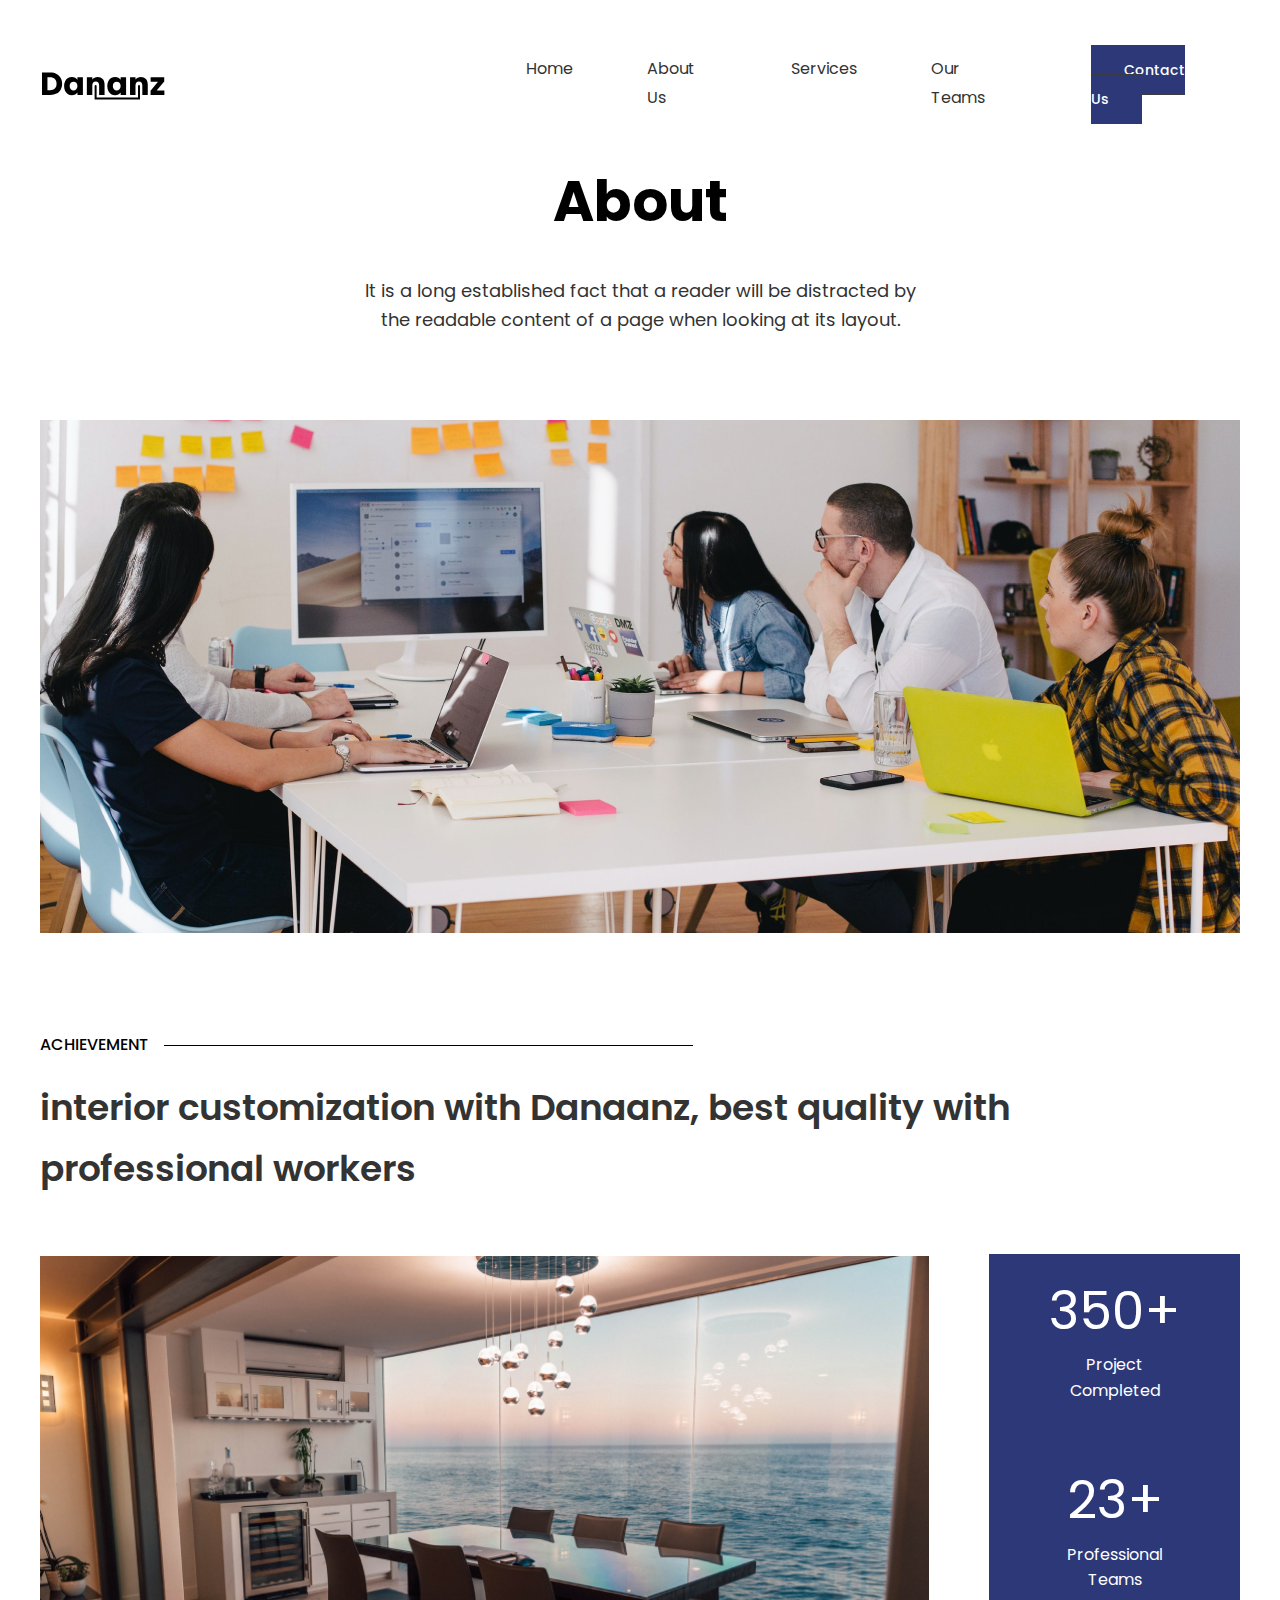
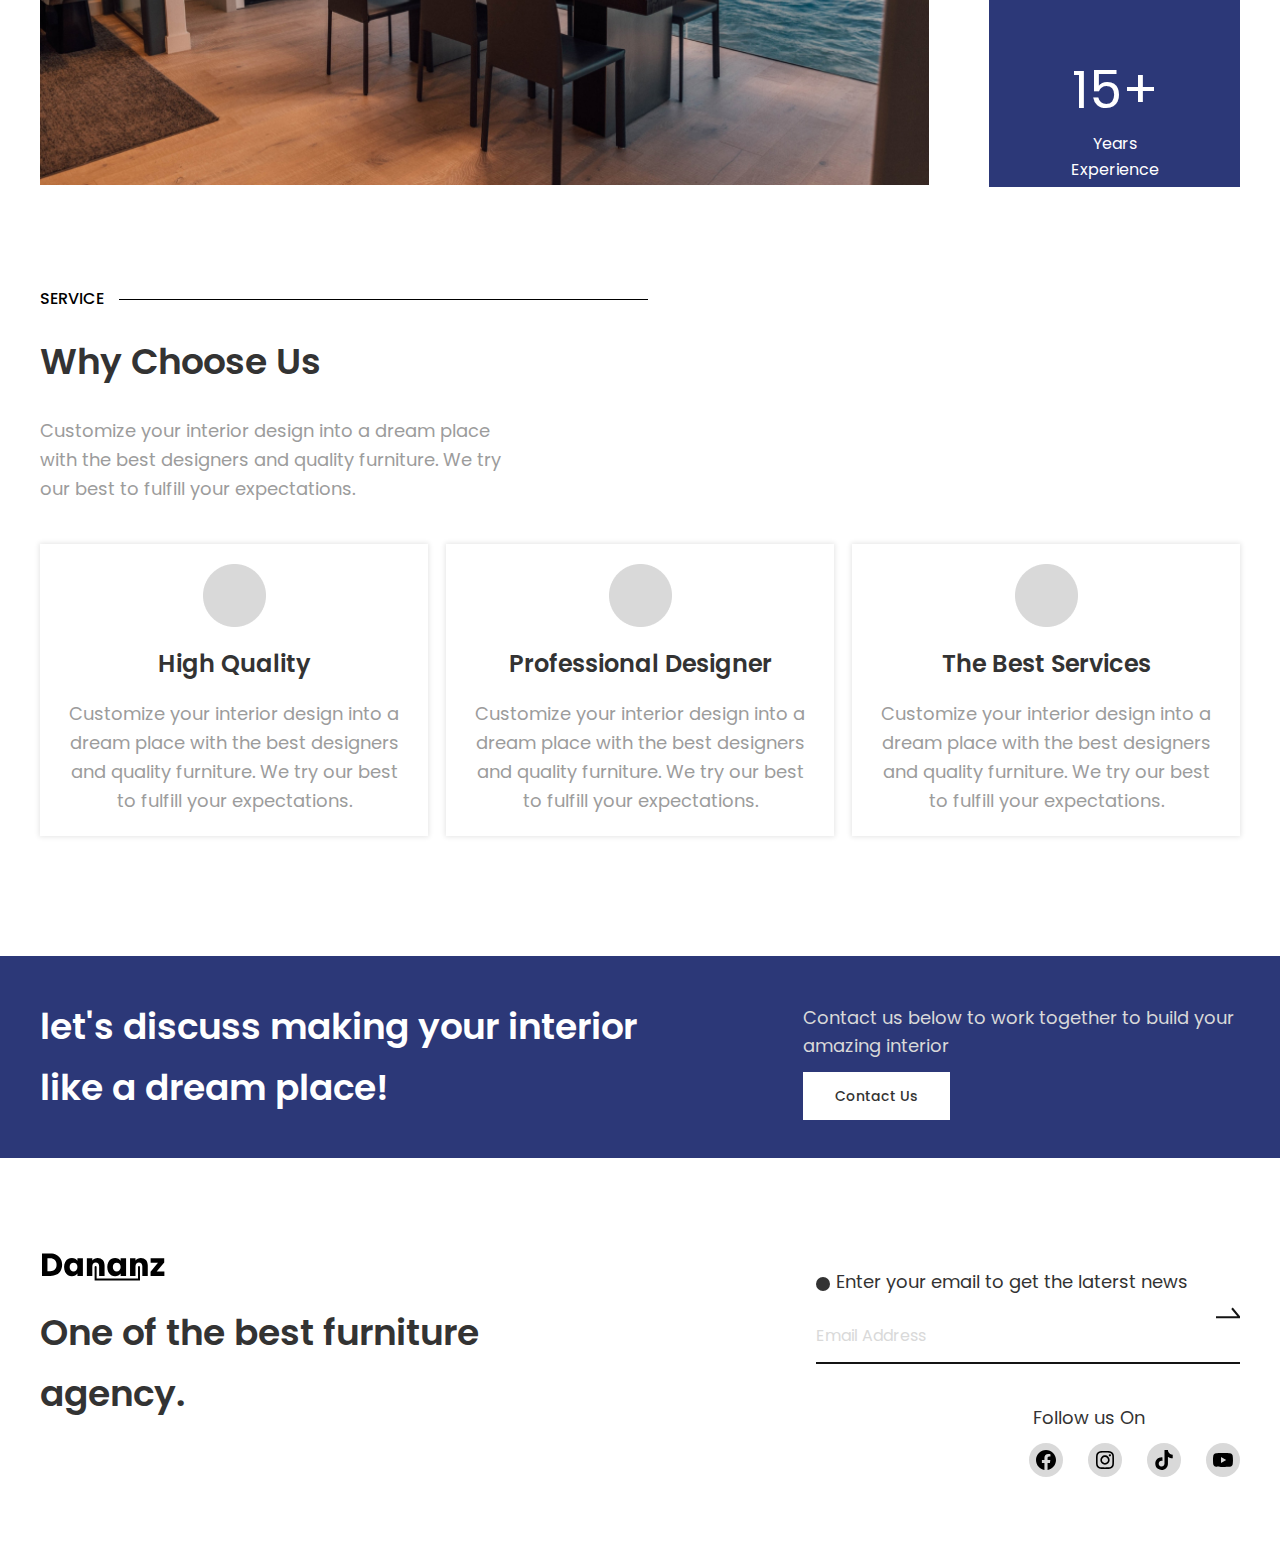
==== About Us.html @ a33a720f "Add files via upload" ====
<!DOCTYPE html>
<html lang="en">
<head>
  <meta charset="UTF-8">
  <meta http-equiv="X-UA-Compatible" content="IE=edge">
  <meta name="viewport" content="width=device-width, initial-scale=1.0">
  <title>Design</title>
  <link rel="preconnect" href="https://fonts.googleapis.com">
<link rel="preconnect" href="https://fonts.gstatic.com" crossorigin>
<link href="https://fonts.googleapis.com/css2?family=Poppins:wght@400;500;600;700&display=swap" rel="stylesheet">
<link rel="stylesheet" href="./css/reset.css">
<link rel="stylesheet" href="./css/style.css">

</head>
<body>
  <div class="wrapper">
    <header class="header">
      <div class="container">
        <div class="header_nav">
          <div class="header__logo">
            <a href="#" class="header__logo-images">
              <img src="./images/logo.svg" alt="logo" class="header__logo-img">
            </a>
          </div>
          <ul class="header__list">
            <li class="header__list-item">
              <a href="index.html" class="header__list-link">Home</a>
            </li>
            <li class="header__list-item">
              <a href="About Us.html" class="header__list-link">About Us</a>
            </li>
            <li class="header__list-item">
              <a href="Services.html" class="header__list-link">Services</a>
            </li>
            <li class="header__list-item">
              <a href="Our Teams.html" class="header__list-link">Our Teams</a>
            </li>
          </ul>
          <div class="header__btn">
            <a href="Contact Us.html" class="header__btn-link">Contact Us</a>
          </div>
        </div>
      </div>
  
    </header>
    <main class="main">
      <section class="about-about">
        <div class="container">
          <h1 class="about-about-title">About</h1>
          <div class="about-about-text">It is a long established fact that a reader will be distracted by the readable content of a page when looking at its layout.</div>
          <div class="about-about-image">
            <img src="./images/about-bg.jpg" alt="work" class="about-about-images">
          </div>
        </div>
      </section>
      <section class="achievement">
        <div class="container">
          <h3 class="achievement__subtitle">ACHIEVEMENT</h3>
          <h2 class="achievement__title">interior customization with Danaanz, best quality with professional workers</h2>
          <div class="achievement__wrapper">
            <img src="./images/achievement.jpg" alt="interior" class="achievement-img">
            <div class="achievement__block">
              <div class="achievement__block-number">350+</div>
              <div class="achievement__block-text">Project Completed</div>
              <div class="achievement__block-number">23+</div>
              <div class="achievement__block-text">Professional Teams</div>
              <div class="achievement__block-number">15+</div>
              <div class="achievement__block-text">Years Experience</div>
            </div>
          </div>
        </div>
      </section>
      <section class="choose">
        <div class="container">
          <h3 class="choose__subtitle">SERVICE</h3>
          <h2 class="choose__title">Why Choose Us</h2>
          <p class="choose__text">Customize your interior design into a dream place with the best designers and quality furniture. We try our best to fulfill your expectations.</p>
          <div class="choose__wrapper">
            <div class="choose__wrapper-item">
              <img src="./images/Ellipse 333.png" alt="avatar" class="choose__wrapper-img">
              <div class="choose__wrapper-title">High Quality</div>
              <p class="choose__wrapper-text">Customize your interior design into a dream place with the best designers and quality furniture. We try our best to fulfill your expectations.</p>
            </div>
            <div class="choose__wrapper-item">
              <img src="./images/Ellipse 333.png" alt="avatar" class="choose__wrapper-img">
              <div class="choose__wrapper-title">Professional Designer</div>
              <p class="choose__wrapper-text">Customize your interior design into a dream place with the best designers and quality furniture. We try our best to fulfill your expectations.</p>
            </div>
            <div class="choose__wrapper-item">
              <img src="./images/Ellipse 333.png" alt="avatar" class="choose__wrapper-img">
              <div class="choose__wrapper-title">The Best Services</div>
              <p class="choose__wrapper-text">Customize your interior design into a dream place with the best designers and quality furniture. We try our best to fulfill your expectations.</p>
            </div>
          </div>
        </div>
      </section>
    </main>
    <footer class="footer">
      <div class="footer__top">
        <div class="container">
          <div class="footer__top-wrapper">
            <div class="footer__top-title">let's discuss making your interior like a dream place!</div>
            <div class="footer__top-block">
              <p class="footer__top-block-text">Contact us below to work together to build your amazing interior</p>
              <div class="footer__top-block-btn">
                <a href="Contact Us.html" class="footer__top-block-link">Contact Us</a>
              </div>
            </div>
          </div>
        </div>
      </div>
      <div class="footer__bottom">
        <div class="container">
          <div class="footer__bottom-wrapper">
            <div class="footer__bottom-block">
              <a href="#" class="footer__bottom-block-link">
              <img src="./images/logo.svg" alt="logo" class="footer__bottom-block-img">
              </a>
              <div class="footer__bottom-block-title">One of the best furniture agency.</div>
            </div>
            <div class="footer__bottom-inner">
              <form action="" class="footer__bottom-form">
                <label for="" class="footer__bottom-form-label">Enter  your email to get the laterst news
                <input type="email" class="footer__bottom-form-email" placeholder="Email Address" required>
                </label>
                <button type="submit" class="footer__bottom-btn"></button>
              </form>
              <div class="footer__bottom-row"></div>
              <div class="footer__bottom-title">Follow us On</div>
              <ul class="footer__bottom-list">
                <li class="footer__bottom-item">
                  <a href="https://www.facebook.com" class="footer__bottom-link">
                    <img src="./images/fb.svg" alt="facebook" class="footer__bottom-img">
                  </a>
                </li>
                <li class="footer__bottom-item">
                  <a href="https://www.instagram.com" class="footer__bottom-link">
                    <img src="./images/inst.svg" alt="instagram" class="footer__bottom-img">
                  </a>
                </li>
                <li class="footer__bottom-item">
                  <a href="https://www.tiktok.com" class="footer__bottom-link">
                    <img src="./images/tiktok.svg" alt="tiktok" class="footer__bottom-img">
                  </a>
                </li>
                <li class="footer__bottom-item">
                  <a href="https://www.youtube.com" class="footer__bottom-link">
                    <img src="./images/youtube.svg" alt="youtube" class="footer__bottom-img">
                  </a>
                </li>
              </ul>
            </div>
          </div>
        </div>
      </div>
    </footer>
  </div>
</body>
</html>
---- css/style.css ----
html,
body {
  height: 100%;
  font-family: "Poppins", sans-serif;
  font-weight: 400;
  font-size: 18px;
  line-height: 160%;
  color: #333333;
  scroll-behavior: smooth;
}

.wrapper {
  min-height: 100%;
  display: -webkit-box;
  display: -ms-flexbox;
  display: flex;
  -webkit-box-orient: vertical;
  -webkit-box-direction: normal;
      -ms-flex-direction: column;
          flex-direction: column;
}

.main {
  -webkit-box-flex: 1;
      -ms-flex: 1 1 auto;
          flex: 1 1 auto;
  min-height: 300px;
}

.container {
  max-width: 1230px;
  margin: 0 auto;
  padding: 0 15px;
}

.header {
  padding-top: 55px;
  padding-bottom: 50px;
}
.header_nav {
  display: -webkit-box;
  display: -ms-flexbox;
  display: flex;
  -webkit-box-pack: justify;
      -ms-flex-pack: justify;
          justify-content: space-between;
  -webkit-box-align: center;
      -ms-flex-align: center;
          align-items: center;
}
.header__logo {
  margin-right: 360px;
}
.header__logo-img img {
  width: 100%;
}
.header ul {
  display: -webkit-box;
  display: -ms-flexbox;
  display: flex;
}
.header li {
  margin-right: 74px;
  font-size: 16px;
}
.header__list-link {
  -webkit-transition: all 0.3s;
  -o-transition: all 0.3s;
  transition: all 0.3s;
}
.header__list-link:hover {
  border-bottom: 1px solid #000;
}
.header__btn-link {
  font-weight: 500;
  font-size: 14px;
  line-height: 150%;
  background: #2C3878;
  border: 1px solid #3C3C3C;
  padding: 14px 32px;
  color: #fff;
  -webkit-transition: all 0.3s;
  -o-transition: all 0.3s;
  transition: all 0.3s;
}
.header__btn-link:hover {
  border-radius: 8px;
  padding: 10px 26px;
}

.footer__top {
  background: #2C3878;
}
.footer__top-wrapper {
  display: -webkit-box;
  display: -ms-flexbox;
  display: flex;
  -webkit-box-pack: justify;
      -ms-flex-pack: justify;
          justify-content: space-between;
  -webkit-box-align: center;
      -ms-flex-align: center;
          align-items: center;
  padding: 40px 0;
}
.footer__top-title {
  color: #fff;
  font-weight: 600;
  font-size: 36px;
  line-height: 170%;
  max-width: 613px;
  margin-right: 150px;
}
.footer__top-block-text {
  color: #D9D9D9;
  margin-bottom: 20px;
}
.footer__top-block-link {
  color: #333333;
  font-weight: 500;
  font-size: 14px;
  line-height: 150%;
  padding: 14px 32px;
  background-color: #fff;
  -webkit-transition: all 0.5s;
  -o-transition: all 0.5s;
  transition: all 0.5s;
}
.footer__top-block-link:hover {
  padding: 20px 42px;
  border-radius: 8px;
}

.footer__bottom {
  padding: 80px 0;
}
.footer__bottom-wrapper {
  display: -webkit-box;
  display: -ms-flexbox;
  display: flex;
  -webkit-box-pack: justify;
      -ms-flex-pack: justify;
          justify-content: space-between;
}
.footer__bottom-block-img {
  margin-bottom: 10px;
}
.footer__bottom-block-title {
  color: #333333;
  font-weight: 600;
  font-size: 36px;
  line-height: 170%;
  max-width: 481px;
}
.footer__bottom-form-label {
  position: relative;
  padding-left: 20px;
  color: #333333;
}
.footer__bottom-form-label::before {
  position: absolute;
  top: 10%;
  bottom: 0;
  left: 0px;
  content: "";
  width: 14px;
  height: 14px;
  background: #333333;
  border-radius: 50%;
  margin-right: 20px;
}
.footer__bottom-form {
  margin-top: 30px;
  display: -webkit-box;
  display: -ms-flexbox;
  display: flex;
  -webkit-box-align: center;
      -ms-flex-align: center;
          align-items: center;
}
.footer__bottom-form-email {
  margin-left: -20px;
  margin-top: 30px;
  display: block;
  padding-bottom: 15px;
  max-width: 440px;
  width: 100%;
}
.footer__bottom-form-email::-webkit-input-placeholder {
  color: #D9D9D9;
  font-weight: 400;
  font-size: 16px;
  line-height: 160%;
}
.footer__bottom-form-email::-moz-placeholder {
  color: #D9D9D9;
  font-weight: 400;
  font-size: 16px;
  line-height: 160%;
}
.footer__bottom-form-email:-ms-input-placeholder {
  color: #D9D9D9;
  font-weight: 400;
  font-size: 16px;
  line-height: 160%;
}
.footer__bottom-form-email::-ms-input-placeholder {
  color: #D9D9D9;
  font-weight: 400;
  font-size: 16px;
  line-height: 160%;
}
.footer__bottom-form-email::placeholder {
  color: #D9D9D9;
  font-weight: 400;
  font-size: 16px;
  line-height: 160%;
}
.footer__bottom-btn {
  margin-left: 28px;
  background: url(../images/arrow-right.svg) no-repeat;
  width: 24px;
  height: 15px;
}
.footer__bottom-row {
  border: 1px solid #141414;
  margin-bottom: 40px;
}
.footer__bottom-title {
  margin-bottom: 10px;
  text-align: end;
  margin-right: 95px;
}
.footer__bottom ul {
  display: -webkit-box;
  display: -ms-flexbox;
  display: flex;
  -webkit-box-pack: end;
      -ms-flex-pack: end;
          justify-content: flex-end;
  -webkit-box-align: center;
      -ms-flex-align: center;
          align-items: center;
}
.footer__bottom li {
  margin-right: 25px;
}
.footer__bottom li:last-child {
  margin-right: 0;
}
.footer__bottom li img {
  background: #D9D9D9;
  border: 5px solid #D9D9D9;
  border-radius: 50%;
  -webkit-transition: all 0.2s;
  -o-transition: all 0.2s;
  transition: all 0.2s;
}
.footer__bottom li img:hover {
  border: 10px solid #D9D9D9;
}

.design {
  margin-bottom: 160px;
}
.design__wrapper {
  display: -webkit-box;
  display: -ms-flexbox;
  display: flex;
  -webkit-box-pack: justify;
      -ms-flex-pack: justify;
          justify-content: space-between;
  position: relative;
}
.design__title {
  position: relative;
  font-weight: 700;
  font-size: 72px;
  line-height: 140%;
  max-width: 681px;
  margin-bottom: 45px;
  margin-right: 10px;
}
.design__title::after {
  position: absolute;
  top: 50px;
  left: 500px;
  content: "";
  height: 2px;
  width: 100%;
  max-width: 683px;
  background-color: #000;
  margin-left: 10px;
}
.design__block {
  position: absolute;
  top: 150px;
  right: 140px;
  padding: 40px 60px;
  background: #2C3878;
  display: -webkit-box;
  display: -ms-flexbox;
  display: flex;
  -webkit-box-orient: vertical;
  -webkit-box-direction: normal;
      -ms-flex-direction: column;
          flex-direction: column;
  -webkit-box-align: center;
      -ms-flex-align: center;
          align-items: center;
  z-index: 2;
  padding-bottom: -116px;
  max-height: 525px;
}
.design__block-number {
  font-size: 52px;
  color: #fff;
  line-height: 160%;
}
.design__block-text {
  font-size: 16px;
  line-height: 160%;
  color: #fff;
  margin-bottom: 60px;
}
.design__block-text:last-child {
  margin-bottom: 0;
}
.design__img img {
  max-height: 513px;
  width: 100%;
}
.design__text {
  position: absolute;
  bottom: 120px;
  right: -70px;
  font-weight: 500;
  font-size: 18px;
  line-height: 150%;
  -webkit-transform: rotate(-90deg);
      -ms-transform: rotate(-90deg);
          transform: rotate(-90deg);
}

.about {
  margin-bottom: 160px;
}
.about__subtitle {
  position: relative;
  color: #000000;
  font-weight: 500;
  font-size: 16px;
  line-height: 150%;
  margin-bottom: 20px;
  margin-right: 15px;
}
.about__subtitle::after {
  position: absolute;
  top: 50%;
  content: "";
  max-width: 529px;
  width: 100%;
  height: 1px;
  background-color: #000;
  margin-left: 15px;
}
.about__title {
  font-weight: 600;
  font-size: 36px;
  line-height: 170%;
  margin-bottom: 60px;
}
.about__wrapper {
  display: -webkit-box;
  display: -ms-flexbox;
  display: flex;
}
.about__img {
  max-width: 883px;
  width: 100%;
  height: 100%;
}
.about__info {
  margin-left: 90px;
}
.about__info-block {
  margin-top: 27px;
  background-color: #fff;
  z-index: 6;
  margin-left: -165px;
  display: -webkit-box;
  display: -ms-flexbox;
  display: flex;
  -webkit-box-align: center;
      -ms-flex-align: center;
          align-items: center;
  padding: 17px 20px;
  -webkit-box-shadow: 10px 10px 40px rgba(0, 0, 0, 0.05);
          box-shadow: 10px 10px 40px rgba(0, 0, 0, 0.05);
  margin-bottom: 80px;
  max-width: 276px;
  margin-right: 20px;
}
.about__info-block-img {
  margin-right: 20px;
}
.about__info-block-img img {
  width: 100%;
}
.about__info-block-name {
  font-weight: 600;
  font-size: 18px;
  line-height: 140%;
  color: #000000;
}
.about__info-block-job {
  color: #9C9C9C;
}
.about__info-text {
  color: #9C9C9C;
  margin-bottom: 40px;
  max-width: 223px;
}
.about__info-link {
  color: #FFFFFF;
  background: #2C3878;
  padding: 14px 32px;
  -webkit-transition: all 0.3s;
  -o-transition: all 0.3s;
  transition: all 0.3s;
}
.about__info-link:hover {
  padding: 20px 42px;
  border-radius: 8px;
}

.service {
  margin-bottom: 160px;
}
.service__wrapper {
  position: relative;
  max-width: 883px;
  background-color: #fff;
  z-index: 3;
  padding-bottom: 10px;
}
.service__subtitle {
  position: relative;
  color: #000000;
  font-weight: 500;
  font-size: 16px;
  line-height: 150%;
  margin-bottom: 20px;
  margin-right: 15px;
}
.service__subtitle::after {
  position: absolute;
  top: 50%;
  content: "";
  max-width: 529px;
  width: 100%;
  height: 1px;
  background-color: #000;
  margin-left: 15px;
}
.service__title {
  font-weight: 600;
  font-size: 36px;
  line-height: 170%;
  margin-bottom: 24px;
}
.service__text {
  color: #9C9C9C;
  margin-bottom: 40px;
  max-width: 471px;
}
.service li {
  cursor: pointer;
  position: relative;
  font-weight: 600;
  font-size: 24px;
  line-height: 140%;
  margin-bottom: 35px;
  -webkit-transition: all 0.5s;
  -o-transition: all 0.5s;
  transition: all 0.5s;
}
.service li:hover {
  background-color: rgb(219, 203, 126);
  border-radius: 8px;
  padding: 20px;
}
.service li:hover::after {
  -webkit-transform: scale(1.2);
      -ms-transform: scale(1.2);
          transform: scale(1.2);
  top: 20px;
}
.service li::after {
  position: absolute;
  top: 0;
  right: 40px;
  content: "";
  background: url(../images/arrow.svg) no-repeat;
  width: 32px;
  height: 32px;
  cursor: pointer;
}
.service span {
  margin-right: 40px;
}
.service img {
  margin-top: -160px;
  width: 1076px;
  margin-left: 120px;
}

.product {
  margin-bottom: 160px;
}
.product__subtitle {
  position: relative;
  color: #000000;
  font-weight: 500;
  font-size: 16px;
  line-height: 150%;
  margin-bottom: 20px;
  margin-right: 15px;
}
.product__subtitle::after {
  position: absolute;
  top: 50%;
  content: "";
  max-width: 529px;
  width: 100%;
  height: 1px;
  background-color: #000;
  margin-left: 15px;
}
.product__inner {
  display: -webkit-box;
  display: -ms-flexbox;
  display: flex;
  -webkit-box-pack: justify;
      -ms-flex-pack: justify;
          justify-content: space-between;
  -webkit-box-align: center;
      -ms-flex-align: center;
          align-items: center;
  margin-bottom: 70px;
}
.product__title {
  font-weight: 600;
  font-size: 36px;
  line-height: 170%;
  max-width: 337px;
}
.product__text {
  color: #9C9C9C;
  max-width: 473px;
}
.product li {
  cursor: pointer;
  position: relative;
  display: -webkit-box;
  display: -ms-flexbox;
  display: flex;
  font-weight: 600;
  font-size: 32px;
  line-height: 140%;
  margin-bottom: 40px;
  -webkit-transition: all 0.5s;
  -o-transition: all 0.5s;
  transition: all 0.5s;
}
.product li:hover {
  background-color: rgb(219, 203, 126);
  border-radius: 8px;
  padding: 10px;
}
.product li:hover::after {
  -webkit-transform: scale(1.2);
      -ms-transform: scale(1.2);
          transform: scale(1.2);
  top: 20px;
}
.product li::after {
  position: absolute;
  top: 8px;
  right: 0;
  content: "";
  background: url(../images/arrow.svg) no-repeat;
  width: 32px;
  height: 32px;
  cursor: pointer;
}
.product li p {
  margin-top: 24px;
  font-weight: 400;
  font-size: 18px;
  line-height: 160%;
  max-width: 469px;
}
.product__list-info {
  margin-left: 90px;
}

.material {
  margin-bottom: 120px;
}
.material__subtitle {
  position: relative;
  color: #000000;
  font-weight: 500;
  font-size: 16px;
  line-height: 150%;
  margin-bottom: 20px;
  margin-right: 15px;
}
.material__subtitle::after {
  position: absolute;
  top: 50%;
  content: "";
  max-width: 529px;
  width: 100%;
  height: 1px;
  background-color: #000;
  margin-left: 15px;
}
.material__inner {
  display: -webkit-box;
  display: -ms-flexbox;
  display: flex;
}
.material__info {
  max-width: 497px;
}
.material__info-title {
  font-weight: 600;
  font-size: 36px;
  line-height: 170%;
  margin-bottom: 10px;
  max-width: 348px;
}
.material__info-text {
  color: #9C9C9C;
  margin-bottom: 25px;
}
.material__info-link {
  font-weight: 500;
  font-size: 14px;
  line-height: 150%;
  padding: 14px 32px;
  border: 1px solid #3C3C3C;
  -webkit-transition: all 0.5s;
  -o-transition: all 0.5s;
  transition: all 0.5s;
}
.material__info-link:hover {
  background-color: #000;
  color: #fff;
}
.material__image {
  margin-left: 80px;
  margin-right: 40px;
  max-width: 341.84px;
  max-height: 392px;
}
.material__image img {
  width: 100%;
  height: 100%;
  -webkit-transition: all 0.3s;
  -o-transition: all 0.3s;
  transition: all 0.3s;
}
.material__image img:hover {
  -webkit-transform: scale(1.2);
      -ms-transform: scale(1.2);
          transform: scale(1.2);
}
.material__images {
  margin-top: -90px;
}
.material__images img {
  width: 100%;
  -webkit-transition: all 0.3s;
  -o-transition: all 0.3s;
  transition: all 0.3s;
}
.material__images img:hover {
  -webkit-transform: scale(1.2);
      -ms-transform: scale(1.2);
          transform: scale(1.2);
}
.material__images-item-1 {
  margin-bottom: 40px;
  max-width: 241px;
  max-height: 225px;
}
.material__images-item-2 {
  max-width: 194px;
  max-height: 178px;
}

.about-about {
  margin-bottom: 100px;
}
.about-about h1 {
  font-weight: 700;
  font-size: 56px;
  line-height: 140%;
  color: #000000;
  text-align: center;
  margin-bottom: 36px;
}
.about-about-text {
  text-align: center;
  max-width: 582px;
  margin: 0 auto;
  margin-bottom: 85px;
}
.about-about img {
  width: 100%;
  -o-object-fit: cover;
     object-fit: cover;
}

.achievement__subtitle {
  position: relative;
  color: #000000;
  font-weight: 500;
  font-size: 16px;
  line-height: 150%;
  margin-bottom: 20px;
  margin-right: 15px;
}
.achievement__subtitle::after {
  position: absolute;
  top: 50%;
  content: "";
  max-width: 529px;
  width: 100%;
  height: 1px;
  background-color: #000;
  margin-left: 15px;
}
.achievement__title {
  font-weight: 600;
  font-size: 36px;
  line-height: 170%;
  margin-bottom: 55px;
}
.achievement__wrapper {
  display: -webkit-box;
  display: -ms-flexbox;
  display: flex;
  -webkit-box-pack: justify;
      -ms-flex-pack: justify;
          justify-content: space-between;
  -webkit-box-align: center;
      -ms-flex-align: center;
          align-items: center;
}
.achievement-img {
  width: 100%;
  margin-right: 60px;
}
.achievement__block {
  padding: 5px 60px;
  background: #2C3878;
  text-align: center;
}
.achievement__block-number {
  margin-top: 10px;
  margin: 10 60px;
  font-weight: 400;
  font-size: 52px;
  line-height: 160%;
  color: #FFFFFF;
}
.achievement__block-text {
  font-weight: 400;
  font-size: 16px;
  line-height: 160%;
  color: #FFFFFF;
  margin-bottom: 55px;
}
.achievement__block-text:last-child {
  margin-bottom: 0;
}

.choose {
  margin-top: 100px;
  margin-bottom: 120px;
}
.choose__subtitle {
  position: relative;
  color: #000000;
  font-weight: 500;
  font-size: 16px;
  line-height: 150%;
  margin-bottom: 20px;
  margin-right: 15px;
}
.choose__subtitle::after {
  position: absolute;
  top: 50%;
  content: "";
  max-width: 529px;
  width: 100%;
  height: 1px;
  background-color: #000;
  margin-left: 15px;
}
.choose__title {
  font-weight: 600;
  font-size: 36px;
  line-height: 170%;
  color: #333333;
  margin-bottom: 25px;
}
.choose__text {
  color: #9C9C9C;
  max-width: 471px;
  margin-bottom: 40px;
}
.choose__wrapper {
  display: -webkit-box;
  display: -ms-flexbox;
  display: flex;
  -webkit-box-pack: justify;
      -ms-flex-pack: justify;
          justify-content: space-between;
  -webkit-box-align: center;
      -ms-flex-align: center;
          align-items: center;
}
.choose__wrapper-item {
  -webkit-box-shadow: 0px 0px 5px 1px rgba(0, 0, 0, 0.1);
          box-shadow: 0px 0px 5px 1px rgba(0, 0, 0, 0.1);
  text-align: center;
  padding-top: 20px;
  margin-right: 18px;
  -webkit-transition: all 0.3s;
  -o-transition: all 0.3s;
  transition: all 0.3s;
}
.choose__wrapper-item:hover {
  -webkit-box-shadow: 0px 0px 10px 5px rgba(0, 0, 0, 0.1);
          box-shadow: 0px 0px 10px 5px rgba(0, 0, 0, 0.1);
}
.choose__wrapper-item:last-child {
  margin-right: 0;
}
.choose__wrapper-item img {
  width: 100%;
  max-width: 63px;
  max-height: 63px;
}
.choose__wrapper-item div {
  margin: 20px 0;
  font-weight: 600;
  font-size: 24px;
  line-height: 140%;
  color: #333333;
}
.choose__wrapper-item p {
  color: #9C9C9C;
  margin: 0 25px 20px 25px;
}

.services-services {
  margin-bottom: 100px;
}
.services-services__title {
  font-weight: 700;
  font-size: 56px;
  line-height: 140%;
  margin-bottom: 36px;
  text-align: center;
}
.services-services__text {
  text-align: center;
  max-width: 518px;
  margin: 0 auto;
  margin-bottom: 60px;
}
.services-services img {
  width: 100%;
}

.achievement-achievement {
  margin-bottom: 100px;
}
.achievement-achievement__img {
  width: 100%;
  margin-right: 120px;
}
.achievement-achievement__subtitle {
  position: relative;
  color: #000000;
  font-weight: 500;
  font-size: 16px;
  line-height: 150%;
  margin-bottom: 40px;
  margin-right: 15px;
}
.achievement-achievement__subtitle::after {
  position: absolute;
  top: 50%;
  content: "";
  max-width: 529px;
  width: 100%;
  height: 1px;
  background-color: #000;
  margin-left: 15px;
}
.achievement-achievement__block {
  display: -webkit-box;
  display: -ms-flexbox;
  display: flex;
  -webkit-box-pack: justify;
      -ms-flex-pack: justify;
          justify-content: space-between;
  -webkit-box-align: center;
      -ms-flex-align: center;
          align-items: center;
  margin-bottom: 40px;
}
.achievement-achievement__title {
  font-weight: 600;
  font-size: 24px;
  line-height: 140%;
  margin-bottom: 20px;
}
.achievement-achievement__text {
  color: #9C9C9C;
}

.teams {
  margin-bottom: 100px;
}
.teams__title {
  font-weight: 700;
  font-size: 56px;
  line-height: 140%;
  margin-bottom: 36px;
  text-align: center;
}
.teams__text {
  text-align: center;
  margin: 0 auto;
  margin-bottom: 55px;
}
.teams__img {
  max-width: 100%;
  -o-object-fit: cover;
     object-fit: cover;
}

.person {
  margin-bottom: 100px;
}
.person__subtitle {
  position: relative;
  color: #000000;
  font-weight: 500;
  font-size: 16px;
  line-height: 150%;
  margin-bottom: 20px;
  margin-right: 15px;
}
.person__subtitle::after {
  position: absolute;
  top: 50%;
  content: "";
  max-width: 529px;
  width: 100%;
  height: 1px;
  background-color: #000;
  margin-left: 15px;
}
.person__title {
  font-weight: 600;
  font-size: 36px;
  line-height: 170%;
  color: #333333;
  margin-bottom: 24px;
}
.person__text {
  color: #9C9C9C;
  margin-bottom: 80px;
}
.person__wrapper {
  display: grid;
  grid-template: 1fr 1fr/1fr 1fr 1fr 1fr;
  gap: 24px;
}
.person__item {
  position: relative;
  max-width: 282px;
  height: 400px;
  background: #2C3878;
  -webkit-transition: all 0.3s;
  -o-transition: all 0.3s;
  transition: all 0.3s;
  cursor: pointer;
}
.person__item:hover {
  background: #4a62ef;
}
.person__item-img {
  position: absolute;
  bottom: 0;
  max-width: 100%;
  -o-object-fit: cover;
     object-fit: cover;
  z-index: 2;
}
.person__item-block {
  max-width: 258px;
  max-height: 96px;
  z-index: 3;
  position: absolute;
  bottom: 12px;
  left: 12px;
  right: 12px;
  background-color: #fff;
}
.person__item-block-name {
  font-weight: 600;
  font-size: 24px;
  line-height: 140%;
  color: #333333;
}
.person__item-block-job {
  color: #9C9C9C;
}

.contact {
  margin-bottom: 100px;
}
.contact__title {
  font-weight: 700;
  font-size: 56px;
  line-height: 140%;
  text-align: center;
  margin-bottom: 40px;
}
.contact__text {
  text-align: center;
  max-width: 518px;
  margin: 0 auto;
  margin-bottom: 50px;
}
.contact__form {
  display: -webkit-box;
  display: -ms-flexbox;
  display: flex;
  -webkit-box-pack: center;
      -ms-flex-pack: center;
          justify-content: center;
  -webkit-box-align: center;
      -ms-flex-align: center;
          align-items: center;
  -webkit-box-orient: vertical;
  -webkit-box-direction: normal;
      -ms-flex-direction: column;
          flex-direction: column;
}
.contact label {
  font-weight: 500;
  font-size: 18px;
  line-height: 150%;
  color: #333333;
  margin-bottom: 10px;
}
.contact input {
  display: block;
}
.contact__form-row {
  display: -webkit-box;
  display: -ms-flexbox;
  display: flex;
}
.contact ::-webkit-input-placeholder {
  font-weight: 400;
  font-size: 16px;
  line-height: 160%;
  color: #9C9C9C;
}
.contact ::-moz-placeholder {
  font-weight: 400;
  font-size: 16px;
  line-height: 160%;
  color: #9C9C9C;
}
.contact :-ms-input-placeholder {
  font-weight: 400;
  font-size: 16px;
  line-height: 160%;
  color: #9C9C9C;
}
.contact ::-ms-input-placeholder {
  font-weight: 400;
  font-size: 16px;
  line-height: 160%;
  color: #9C9C9C;
}
.contact ::placeholder {
  font-weight: 400;
  font-size: 16px;
  line-height: 160%;
  color: #9C9C9C;
}
.contact__form-input-first, .contact__form-input-last {
  border: 1px solid #9C9C9C;
  width: 413px;
  padding: 18px 32px;
  margin-right: 14px;
  margin-bottom: 20px;
}
.contact__form-input-email, .contact__form-input-phone {
  border: 1px solid #9C9C9C;
  padding: 18px 32px;
  margin-bottom: 20px;
  width: 840px;
}
.contact__form-textarea {
  display: block;
  border: 1px solid #9C9C9C;
  width: 840px;
  max-height: 180px;
  margin-bottom: 40px;
}
.contact__form-btn {
  background: #2C3878;
  border: 1px solid #3C3C3C;
  font-weight: 500;
  font-size: 14px;
  line-height: 150%;
  color: #FFFFFF;
  padding: 14px 32px;
}
.contact__form-btn:hover {
  border-radius: 8px;
  padding: 10px 26px;
  -webkit-transition: all 0.6s;
  -o-transition: all 0.6s;
  transition: all 0.6s;
}

.loaction {
  margin-bottom: 100px;
}
.loaction__subtitle {
  position: relative;
  color: #000000;
  font-weight: 500;
  font-size: 16px;
  line-height: 150%;
  margin-bottom: 20px;
  margin-right: 15px;
}
.loaction__subtitle::after {
  position: absolute;
  top: 50%;
  content: "";
  max-width: 529px;
  width: 100%;
  height: 1px;
  background-color: #000;
  margin-left: 15px;
}
.loaction__wrapper {
  display: -webkit-box;
  display: -ms-flexbox;
  display: flex;
  -webkit-box-pack: justify;
      -ms-flex-pack: justify;
          justify-content: space-between;
}
.loaction__info {
  margin-right: 190px;
}
.loaction__info-title {
  font-weight: 600;
  font-size: 36px;
  line-height: 170%;
  color: #333333;
  margin-bottom: 24px;
}
.loaction__info-text {
  color: #9C9C9C;
  margin-bottom: 10px;
}
.loaction__info-subtitle {
  font-weight: 600;
  font-size: 24px;
  line-height: 140%;
  color: #333333;
  margin-bottom: 10px;
  margin-top: 30px;
}
.loaction__info-link {
  font-weight: 400;
  font-size: 18px;
  line-height: 160%;
  color: #9C9C9C;
  -webkit-transition: all 0.3s;
  -o-transition: all 0.3s;
  transition: all 0.3s;
}
.loaction__info-link:hover {
  color: #1a24eb;
}
.loaction__block-title {
  font-weight: 600;
  font-size: 24px;
  line-height: 140%;
  color: #333333;
  margin-bottom: 30px;
}
.loaction__block-text {
  color: #9C9C9C;
  max-width: 334px;
}
.loaction__block-block {
  margin-bottom: 40px;
}
.loaction__block-block:last-child {
  margin-bottom: 0;
}
.loaction__block {
  margin-right: 60px;
}
.loaction__block:last-child {
  margin-right: 0;
}

.portfolio {
  margin-bottom: 100px;
}
.portfolio__title {
  font-weight: 700;
  font-size: 56px;
  line-height: 140%;
  text-align: center;
  margin-bottom: 36px;
}
.portfolio__text {
  text-align: center;
  margin: 0 auto;
  margin-bottom: 60px;
}
.portfolio__img {
  max-width: 100%;
}

.room {
  margin-bottom: 160px;
}
.room__subtitle {
  position: relative;
  color: #000000;
  font-weight: 500;
  font-size: 16px;
  line-height: 150%;
  margin-bottom: 20px;
  margin-right: 15px;
}
.room__subtitle::after {
  position: absolute;
  top: 50%;
  content: "";
  max-width: 529px;
  width: 100%;
  height: 1px;
  background-color: #000;
  margin-left: 15px;
}
.room__wrapper {
  display: -webkit-box;
  display: -ms-flexbox;
  display: flex;
  margin-bottom: 40px;
}
.room__img {
  max-width: 883px;
  width: 100%;
  height: 100%;
}
.room__info {
  margin-left: 90px;
}
.room__info-block {
  margin-top: 27px;
  background-color: #fff;
  z-index: 6;
  margin-left: -165px;
  display: -webkit-box;
  display: -ms-flexbox;
  display: flex;
  -webkit-box-align: center;
      -ms-flex-align: center;
          align-items: center;
  padding: 17px 20px;
  -webkit-box-shadow: 10px 10px 40px rgba(0, 0, 0, 0.05);
          box-shadow: 10px 10px 40px rgba(0, 0, 0, 0.05);
  margin-bottom: 40px;
  max-width: 276px;
  margin-right: 20px;
}
.room__info-block-img {
  margin-right: 20px;
}
.room__info-block-img img {
  max-width: 100%;
}
.room__info-block-name {
  font-weight: 600;
  font-size: 18px;
  line-height: 140%;
  color: #000000;
}
.room__info-block-job {
  color: #9C9C9C;
}
.room__info-text {
  color: #9C9C9C;
  margin-bottom: 40px;
  max-width: 223px;
}
.room__info-link {
  color: #FFFFFF;
  background: #2C3878;
  padding: 14px 32px;
  -webkit-transition: all 0.3s;
  -o-transition: all 0.3s;
  transition: all 0.3s;
}
.room__info-link:hover {
  padding: 20px 42px;
  border-radius: 8px;
}
.room__info-2 {
  margin-right: 90px;
}
.room__info-block-2 {
  position: absolute;
  margin-top: 27px;
  left: 250px;
  background-color: #fff;
  z-index: 6;
  display: -webkit-box;
  display: -ms-flexbox;
  display: flex;
  -webkit-box-align: center;
      -ms-flex-align: center;
          align-items: center;
  padding: 17px 20px;
  -webkit-box-shadow: 10px 10px 40px rgba(0, 0, 0, 0.05);
          box-shadow: 10px 10px 40px rgba(0, 0, 0, 0.05);
  margin-bottom: 40px;
  width: 276px;
}
.room__info-block-name-2 {
  font-weight: 600;
  font-size: 18px;
  line-height: 140%;
  color: #000000;
}
.room__info-block-job-2 {
  color: #9C9C9C;
}
.room__info-text-2 {
  color: #9C9C9C;
  margin-bottom: 40px;
  max-width: 223px;
}
.room__info-title {
  font-weight: 600;
  font-size: 24px;
  line-height: 140%;
  color: #333333;
  margin-bottom: 20px;
}
.room__info-title-2 {
  font-weight: 600;
  font-size: 24px;
  line-height: 140%;
  color: #333333;
  margin-bottom: 20px;
  margin-top: 160px;
}
.room__info-link-2 {
  color: #FFFFFF;
  background: #2C3878;
  padding: 14px 32px;
  -webkit-transition: all 0.3s;
  -o-transition: all 0.3s;
  transition: all 0.3s;
}
.room__info-link-2:hover {
  padding: 20px 42px;
  border-radius: 8px;
}

.minimalist {
  margin-bottom: 100px;
}
.minimalist__title {
  font-weight: 700;
  font-size: 56px;
  line-height: 140%;
  margin-bottom: 40px;
  text-align: center;
}
.minimalist__text {
  text-align: center;
  margin: 0 auto;
  max-width: 518px;
  margin-bottom: 50px;
}
.minimalist img {
  max-width: 100%;
  -o-object-fit: cover;
     object-fit: cover;
}
.minimalist__wrapper {
  margin-top: 100px;
  display: -webkit-box;
  display: -ms-flexbox;
  display: flex;
  -webkit-box-pack: justify;
      -ms-flex-pack: justify;
          justify-content: space-between;
  margin-bottom: 50px;
}
.minimalist h3 {
  font-weight: 600;
  font-size: 24px;
  line-height: 140%;
  color: #333333;
  margin-bottom: 24px;
}
.minimalist p {
  color: #9C9C9C;
  margin-bottom: 30px;
  max-width: 584px;
}
.minimalist span {
  color: #9C9C9C;
  margin-right: 80px;
}
.minimalist__overview p {
  margin-bottom: 60px;
}
.minimalist__overview {
  margin-right: 32px;
}
.minimalist__galery {
  display: grid;
  grid-template: 1fr 1fr 1fr/1fr 1fr;
  gap: 32px;
}
.minimalist__galery-link:nth-child(3) {
  grid-column: span 2;
}/*# sourceMappingURL=style.css.map */
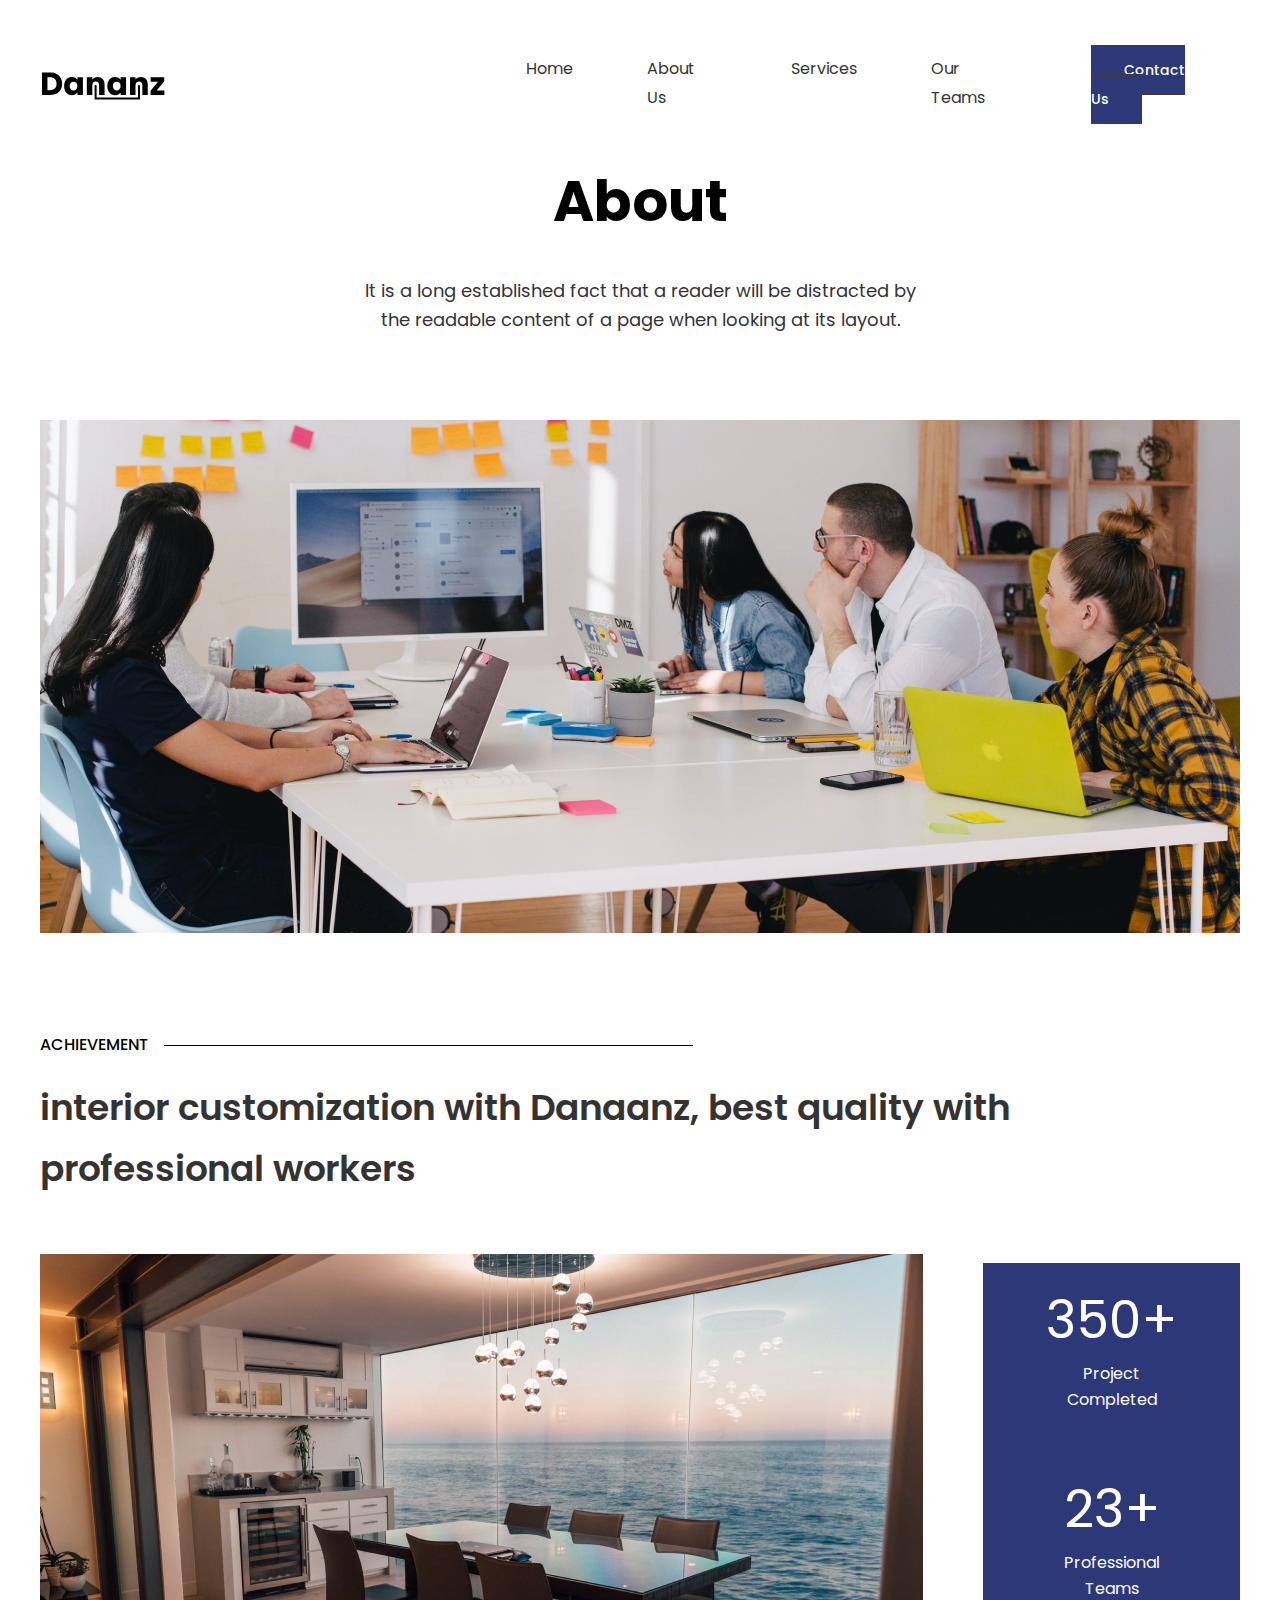
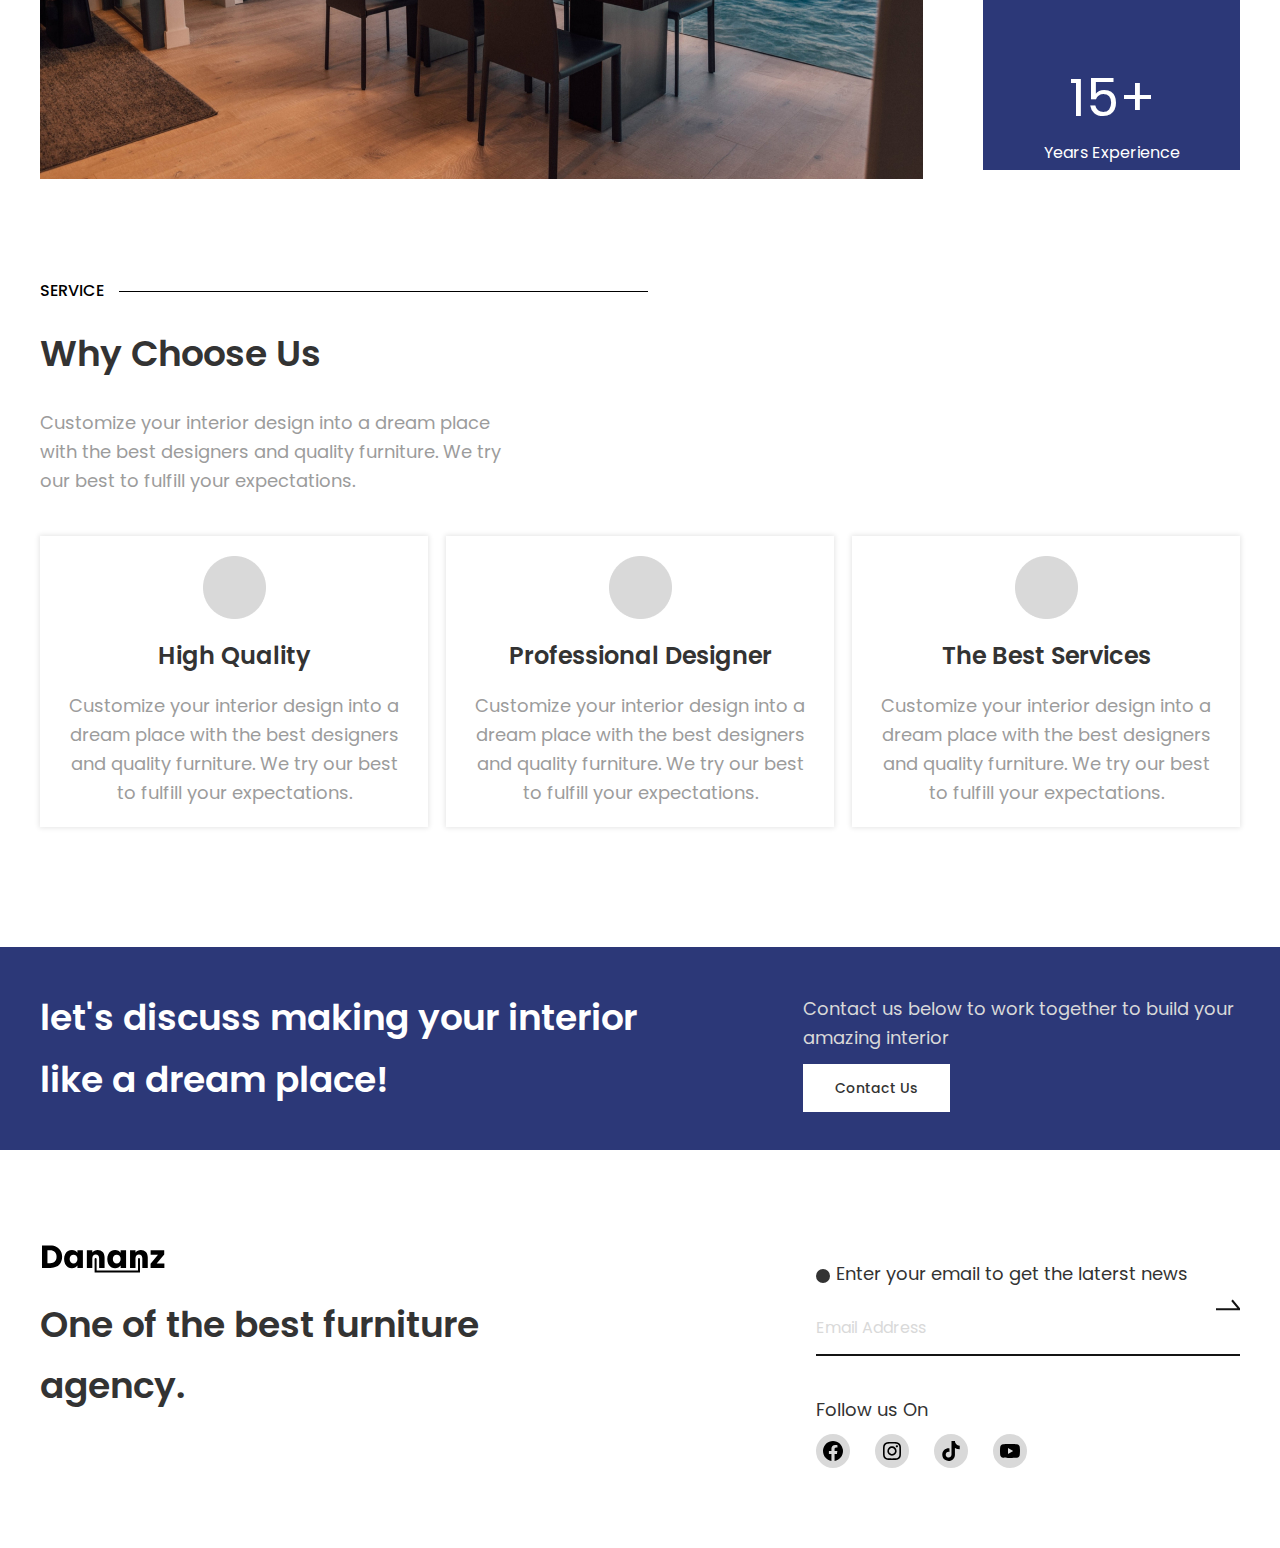
==== commit 0e39bd0a: "Add files via upload" ====
--- a/About Us.html
+++ b/About Us.html
@@ -14,7 +14,11 @@
 </head>
 <body>
   <div class="wrapper">
+    <div class="overlay"></div>
     <header class="header">
+      <div class="burger">
+        <span></span>
+      </div>
       <div class="container">
         <div class="header_nav">
           <div class="header__logo">
@@ -154,6 +158,11 @@
         </div>
       </div>
     </footer>
+    <script
+    src="https://code.jquery.com/jquery-3.7.0.js"
+    integrity="sha256-JlqSTELeR4TLqP0OG9dxM7yDPqX1ox/HfgiSLBj8+kM="
+    crossorigin="anonymous"></script>
+    <script src="./js/main.js"></script>
   </div>
 </body>
 </html>--- a/css/style.css
+++ b/css/style.css
@@ -228,16 +228,12 @@
 }
 .footer__bottom-title {
   margin-bottom: 10px;
-  text-align: end;
   margin-right: 95px;
 }
 .footer__bottom ul {
   display: -webkit-box;
   display: -ms-flexbox;
   display: flex;
-  -webkit-box-pack: end;
-      -ms-flex-pack: end;
-          justify-content: flex-end;
   -webkit-box-align: center;
       -ms-flex-align: center;
           align-items: center;
@@ -326,9 +322,9 @@
 .design__block-text:last-child {
   margin-bottom: 0;
 }
-.design__img img {
+.design__img {
   max-height: 513px;
-  width: 100%;
+  max-width: 100%;
 }
 .design__text {
   position: absolute;
@@ -376,8 +372,7 @@
   display: flex;
 }
 .about__img {
-  max-width: 883px;
-  width: 100%;
+  max-width: 100%;
   height: 100%;
 }
 .about__info {
@@ -512,7 +507,7 @@
 .service img {
   margin-top: -160px;
   width: 1076px;
-  margin-left: 120px;
+  max-width: 100%;
 }
 
 .product {
@@ -762,7 +757,7 @@
           align-items: center;
 }
 .achievement-img {
-  width: 100%;
+  max-width: 100%;
   margin-right: 60px;
 }
 .achievement__block {
@@ -831,9 +826,6 @@
   -webkit-box-pack: justify;
       -ms-flex-pack: justify;
           justify-content: space-between;
-  -webkit-box-align: center;
-      -ms-flex-align: center;
-          align-items: center;
 }
 .choose__wrapper-item {
   -webkit-box-shadow: 0px 0px 5px 1px rgba(0, 0, 0, 0.1);
@@ -1370,6 +1362,9 @@
   line-height: 140%;
   color: #000000;
 }
+.room__info-block-img-2 {
+  margin-right: 10px;
+}
 .room__info-block-job-2 {
   color: #9C9C9C;
 }
@@ -1466,4 +1461,589 @@
 }
 .minimalist__galery-link:nth-child(3) {
   grid-column: span 2;
+}
+
+.overlay {
+  position: fixed;
+  top: 0;
+  left: 0;
+  right: 0;
+  bottom: 0;
+  background-color: rgba(0, 0, 0, 0.4509803922);
+  visibility: hidden;
+  opacity: 0;
+  -webkit-transition: all 0.5s;
+  -o-transition: all 0.5s;
+  transition: all 0.5s;
+}
+
+.overlay--show {
+  visibility: visible;
+  opacity: 1;
+}
+
+@media (max-width: 1244px) {
+  .header__logo {
+    margin-right: 20px;
+  }
+  .header li {
+    margin-right: 20px;
+  }
+  .about__info {
+    margin-left: 30px;
+  }
+  .about__img {
+    width: 750px;
+  }
+  .achievement-img {
+    margin-right: 20px;
+  }
+  .achievement__wrapper {
+    -webkit-box-pack: center;
+        -ms-flex-pack: center;
+            justify-content: center;
+    margin-right: 70px;
+  }
+  .achievement__block {
+    padding: 10px;
+  }
+  .achievement-achievement__img {
+    margin-right: 0px;
+    max-width: 100%;
+  }
+  .contact__form-input-last {
+    margin-right: 0;
+  }
+  .contact__form-input-first, .contact__form-input-last {
+    width: 300px;
+  }
+  .contact__form-input-email, .contact__form-input-phone {
+    width: 615px;
+  }
+  .contact__form-textarea {
+    width: 615px;
+  }
+  .loaction__info-title {
+    font-size: 28px;
+  }
+  .loaction__info {
+    margin-right: 30px;
+  }
+  .loaction__block {
+    margin-right: 30px;
+  }
+  .room__img {
+    max-width: 735px;
+  }
+  .room__info {
+    margin-left: 20px;
+  }
+  .room__img-2 {
+    max-width: 735px;
+  }
+}
+@media (max-width: 1080px) {
+  .design__title {
+    font-size: 70px;
+  }
+  .design__block {
+    top: 80px;
+    right: 50px;
+  }
+  .about__info-block {
+    margin-bottom: 30px;
+  }
+  .about__img {
+    width: 650px;
+  }
+  .achievement-achievement__img {
+    width: 500px;
+  }
+  .room__wrapper {
+    -webkit-box-orient: vertical;
+    -webkit-box-direction: normal;
+        -ms-flex-direction: column;
+            flex-direction: column;
+    -webkit-box-align: center;
+        -ms-flex-align: center;
+            align-items: center;
+  }
+  .room__info-block {
+    margin: 0;
+  }
+  .room__info {
+    margin: 0;
+    display: -webkit-box;
+    display: -ms-flexbox;
+    display: flex;
+    -webkit-box-orient: vertical;
+    -webkit-box-direction: normal;
+        -ms-flex-direction: column;
+            flex-direction: column;
+    -webkit-box-align: center;
+        -ms-flex-align: center;
+            align-items: center;
+    margin-top: 10px;
+  }
+  .room__info-block-2 {
+    margin: 0;
+    left: 0px;
+    position: static;
+  }
+  .room__info-2 {
+    margin: 0;
+    -webkit-box-ordinal-group: 2;
+        -ms-flex-order: 1;
+            order: 1;
+    display: -webkit-box;
+    display: -ms-flexbox;
+    display: flex;
+    -webkit-box-orient: vertical;
+    -webkit-box-direction: normal;
+        -ms-flex-direction: column;
+            flex-direction: column;
+    -webkit-box-align: center;
+        -ms-flex-align: center;
+            align-items: center;
+    margin-top: 20px;
+  }
+  .room__info-title-2 {
+    margin-top: 20px;
+  }
+}
+@media (max-width: 970px) {
+  .design__wrapper {
+    display: block;
+  }
+  .design__block {
+    position: relative;
+    top: 0;
+    right: 0;
+    -webkit-box-orient: horizontal;
+    -webkit-box-direction: normal;
+        -ms-flex-direction: row;
+            flex-direction: row;
+    -webkit-box-pack: justify;
+        -ms-flex-pack: justify;
+            justify-content: space-between;
+    padding: 20px;
+  }
+  .design__block-text {
+    margin-bottom: 0;
+  }
+  .design__text {
+    bottom: 235px;
+  }
+  .about__info-block {
+    margin-bottom: 15px;
+    margin-left: 0;
+    margin-top: 0;
+  }
+  .about__img {
+    width: 500px;
+  }
+  .about__wrapper {
+    -webkit-box-pack: justify;
+        -ms-flex-pack: justify;
+            justify-content: space-between;
+  }
+  .service img {
+    margin-top: 0;
+  }
+  .material__image {
+    margin: 0;
+  }
+  .material__images {
+    margin: 10px;
+  }
+  .person__wrapper {
+    grid-template: 1fr 1fr 1fr/1fr 1fr 1fr;
+  }
+}
+@media (max-width: 840px) {
+  .about__wrapper {
+    -webkit-box-orient: vertical;
+    -webkit-box-direction: normal;
+        -ms-flex-direction: column;
+            flex-direction: column;
+    -webkit-box-align: center;
+        -ms-flex-align: center;
+            align-items: center;
+  }
+  .about__info {
+    margin-left: 0;
+    margin-top: 20px;
+    display: -webkit-box;
+    display: -ms-flexbox;
+    display: flex;
+    -webkit-box-orient: vertical;
+    -webkit-box-direction: normal;
+        -ms-flex-direction: column;
+            flex-direction: column;
+    -webkit-box-align: center;
+        -ms-flex-align: center;
+            align-items: center;
+  }
+  .about__info-text {
+    max-width: none;
+  }
+  .product__inner {
+    -webkit-box-align: start;
+        -ms-flex-align: start;
+            align-items: start;
+  }
+  .footer__top-title {
+    font-size: 28px;
+    margin-right: 20px;
+  }
+  .footer__bottom-block-title {
+    max-width: 300px;
+    font-size: 28px;
+  }
+  .achievement-achievement__block {
+    -webkit-box-orient: vertical;
+    -webkit-box-direction: normal;
+        -ms-flex-direction: column;
+            flex-direction: column;
+  }
+  .achievement-achievement__info {
+    text-align: center;
+    margin-top: 10px;
+  }
+  .person__wrapper {
+    grid-template: 1fr 1fr 1fr/1fr 1fr;
+    margin: 0 auto;
+    justify-items: center;
+  }
+  .person__item {
+    width: 400px;
+  }
+  .loaction__wrapper {
+    -webkit-box-orient: vertical;
+    -webkit-box-direction: normal;
+        -ms-flex-direction: column;
+            flex-direction: column;
+  }
+  .loaction__info {
+    margin-right: 0;
+    margin-bottom: 20px;
+    text-align: center;
+  }
+  .loaction__block {
+    text-align: center;
+    margin: 0;
+  }
+  .loaction__block-text {
+    max-width: none;
+  }
+  .loaction__block-block:last-child {
+    margin-bottom: 20px;
+  }
+  .room__img-2 {
+    max-width: 100%;
+  }
+  .minimalist__wrapper {
+    display: block;
+    margin-top: 50px;
+  }
+  .minimalist__overview {
+    margin-right: 0;
+  }
+  .minimalist__overview p {
+    max-width: none;
+  }
+  .minimalist__process {
+    margin-top: 20px;
+  }
+  .minimalist p {
+    max-width: none;
+  }
+}
+@media (max-width: 710px) {
+  .design__block-number {
+    font-size: 36px;
+    margin-right: 10px;
+  }
+  .design {
+    margin-bottom: 60px;
+  }
+  .achievement__wrapper {
+    display: block;
+    margin-right: 0;
+  }
+  .achievement__block {
+    margin-top: 10px;
+  }
+  .achievement__block-number {
+    margin-top: 0;
+  }
+  .achievement__block-text {
+    margin-bottom: 0;
+  }
+}
+@media (max-width: 690px) {
+  .header_nav {
+    position: fixed;
+    top: 0;
+    right: 0;
+    bottom: 0;
+    -webkit-box-orient: vertical;
+    -webkit-box-direction: normal;
+        -ms-flex-direction: column;
+            flex-direction: column;
+    background: #b6b8ca;
+    width: 320px;
+    -webkit-box-align: center;
+        -ms-flex-align: center;
+            align-items: center;
+    -ms-flex-pack: distribute;
+        justify-content: space-around;
+    z-index: 100;
+    -webkit-transform: translateX(100%);
+        -ms-transform: translateX(100%);
+            transform: translateX(100%);
+    -webkit-transition: all 0.5s;
+    -o-transition: all 0.5s;
+    transition: all 0.5s;
+  }
+  .header_nav--open {
+    -webkit-transform: translateX(0%);
+        -ms-transform: translateX(0%);
+            transform: translateX(0%);
+  }
+  .header ul {
+    -webkit-box-orient: vertical;
+    -webkit-box-direction: normal;
+        -ms-flex-direction: column;
+            flex-direction: column;
+    gap: 30px;
+  }
+  .burger {
+    display: block;
+    cursor: pointer;
+  }
+  .burger span {
+    position: fixed;
+    top: 30px;
+    right: 20px;
+    display: block;
+    width: 30px;
+    height: 4px;
+    background-color: #2C3878;
+    border-radius: 4px;
+    z-index: 500;
+  }
+  .burger::before {
+    content: "";
+    position: fixed;
+    top: 22px;
+    right: 20px;
+    height: 4px;
+    width: 30px;
+    background-color: #2C3878;
+    border-radius: 6px;
+    z-index: 500;
+  }
+  .burger::after {
+    content: "";
+    position: fixed;
+    right: 20px;
+    top: 10px;
+    width: 30px;
+    margin-top: 4px;
+    height: 4px;
+    background-color: #2C3878;
+    border-radius: 6px;
+    z-index: 500;
+  }
+  .burger.active::before {
+    -webkit-transform: rotate(45deg);
+        -ms-transform: rotate(45deg);
+            transform: rotate(45deg);
+    top: 35px;
+  }
+  .burger.active::after {
+    -webkit-transform: rotate(-45deg);
+        -ms-transform: rotate(-45deg);
+            transform: rotate(-45deg);
+    top: 30px;
+  }
+  .burger.active span {
+    background-color: transparent;
+  }
+  .design__title {
+    font-size: 46px;
+  }
+  .design__text {
+    display: none;
+  }
+  .design__title::after {
+    top: 50%;
+    left: 1px;
+  }
+  .about__title {
+    font-size: 28px;
+  }
+  .service__title {
+    font-size: 28px;
+  }
+  .service {
+    margin-bottom: 60px;
+  }
+  .product__inner {
+    display: block;
+  }
+  .product__list-info {
+    margin-left: 20px;
+  }
+  .material__inner {
+    -webkit-box-orient: vertical;
+    -webkit-box-direction: normal;
+        -ms-flex-direction: column;
+            flex-direction: column;
+  }
+  .material__image {
+    max-width: 100%;
+    height: 300px;
+    margin-top: 20px;
+  }
+  .material__images {
+    max-width: 100%;
+    margin-top: 20px;
+    margin: 0;
+    margin-top: 10px;
+  }
+  .material__images img {
+    max-width: 100%;
+  }
+  .material__images-item-1 {
+    margin-bottom: 10px;
+  }
+  .footer__bottom-btn {
+    width: 60px;
+    height: 40px;
+  }
+  .choose__wrapper {
+    -webkit-box-orient: vertical;
+    -webkit-box-direction: normal;
+        -ms-flex-direction: column;
+            flex-direction: column;
+  }
+  .choose__wrapper-item {
+    margin-bottom: 10px;
+    padding: 10px;
+    margin-right: 0;
+  }
+  .choose__wrapper-item p {
+    margin: 0;
+  }
+  .contact__form-input-first, .contact__form-input-last {
+    width: 200px;
+  }
+  .contact__form-input-email, .contact__form-input-phone {
+    width: 415px;
+  }
+  .contact__form-textarea {
+    width: 415px;
+  }
+}
+@media (max-width: 590px) {
+  .design__block {
+    margin-bottom: 20px;
+    -webkit-box-orient: vertical;
+    -webkit-box-direction: normal;
+        -ms-flex-direction: column;
+            flex-direction: column;
+  }
+  .design__title::after {
+    top: 100%;
+  }
+  .service li::after {
+    display: none;
+  }
+  .footer__top-title {
+    font-size: 22px;
+  }
+  .footer__bottom-wrapper {
+    -webkit-box-orient: vertical;
+    -webkit-box-direction: normal;
+        -ms-flex-direction: column;
+            flex-direction: column;
+  }
+  .footer__top-wrapper {
+    -webkit-box-orient: vertical;
+    -webkit-box-direction: normal;
+        -ms-flex-direction: column;
+            flex-direction: column;
+    text-align: center;
+  }
+  .footer__top-block-text {
+    font-size: 16px;
+  }
+  .footer__bottom {
+    text-align: center;
+  }
+  .footer__bottom-block-title {
+    max-width: none;
+  }
+  .achievement__title {
+    font-size: 22px;
+    margin-bottom: 0;
+  }
+  .person__wrapper {
+    grid-template: 1fr 1fr 1fr/1fr;
+    margin: 0 auto;
+    justify-items: center;
+  }
+  .person__item {
+    width: 100%;
+  }
+}
+@media (max-width: 450px) {
+  .design__title {
+    margin-right: 0;
+    font-size: 38px;
+    padding: 10px;
+  }
+  .service li {
+    margin-bottom: 20px;
+    font-size: 18px;
+  }
+  .product__title {
+    font-size: 32px;
+  }
+  .teams__title {
+    font-size: 48px;
+    margin-bottom: 10px;
+  }
+  .contact__form-input-first, .contact__form-input-last {
+    width: 255px;
+  }
+  .contact__form-input-email, .contact__form-input-phone {
+    width: 255px;
+  }
+  .contact__form-textarea {
+    width: 255px;
+  }
+  .contact__form-row {
+    -webkit-box-orient: vertical;
+    -webkit-box-direction: normal;
+        -ms-flex-direction: column;
+            flex-direction: column;
+  }
+  .contact__form-input-first {
+    margin-right: 0;
+  }
+  .minimalist__galery {
+    display: -webkit-box;
+    display: -ms-flexbox;
+    display: flex;
+    -webkit-box-orient: vertical;
+    -webkit-box-direction: normal;
+        -ms-flex-direction: column;
+            flex-direction: column;
+  }
+  .minimalist__wrapper {
+    font-size: 16px;
+  }
 }/*# sourceMappingURL=style.css.map */